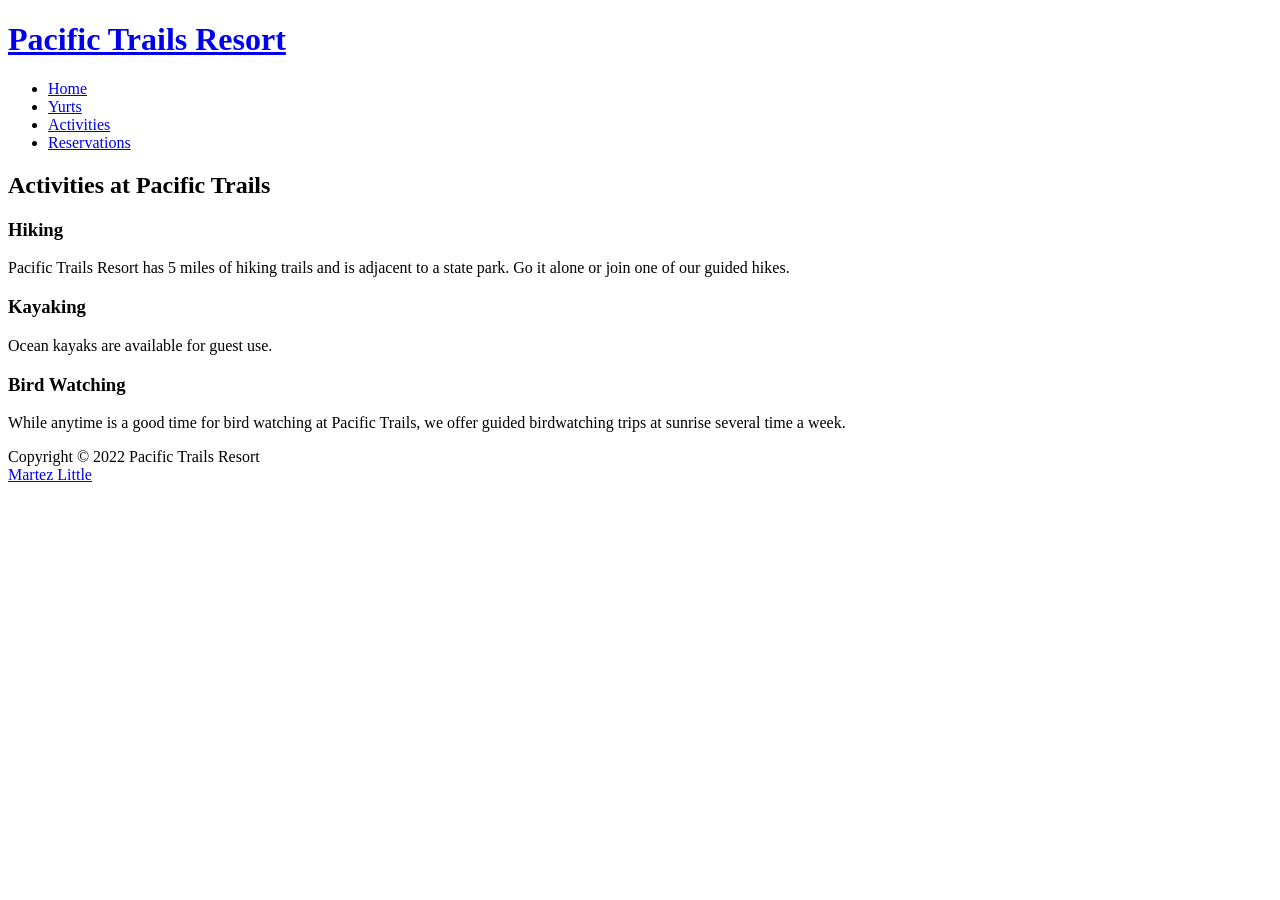
==== buyingguide.html @ 4c5aaa83 "Add files via upload These are the original files for my website. Changes will be created as I finis" ====
<!DOCTYPE html>
<html lang="en">
<head>
    <meta charset="UTF-8">
    <meta name="viewport" content="width=device-width, initial-scale=1.0">
    <title>Pacific Trails Resort :: Activities</title>
    <link rel="stylesheet" href="pacific.css">
</head>

<body>
    <div id="wrapper">

     <header>
        <h1><a href="index.html">Pacific Trails Resort</a></h1>
    </header>

    <nav>
        <ul>
            <li><a href="index.html">Home</a></li> 
            <li><a href="yurts.html">Yurts</a></li>
            <li><a href="activities.html">Activities</a></li>
            <li><a href="reservations.html">Reservations</a></li>
        </ul>
    </nav>

    <div id="trailhero" class="hero"></div>

    <main>
        <h2>Activities at Pacific Trails</h2>
        <div class="flow">
            <section>

                <h3>Hiking</h3>
                    <p>Pacific Trails Resort has 5 miles of hiking trails and is 
                        adjacent to a state park. Go it alone or join one of our
                        guided hikes.
                    </p>
            </section>

            <section>
                <h3>Kayaking</h3>
                    <p>Ocean kayaks are available for guest use.</p>
            </section>

            <section>

                <h3>Bird Watching</h3>
                    <p>While anytime is a good time for bird watching at Pacific 
                        Trails, we offer guided birdwatching trips at sunrise several 
                        time a week.
                    </p>
            </section>
        </div>
    </main>

    <footer>
        <div>Copyright &copy; 2022 Pacific Trails Resort</div>
        <div><a href="mailto:martez@little.com">Martez Little</a></div>
    </footer>
    </div>
</body>
</html>
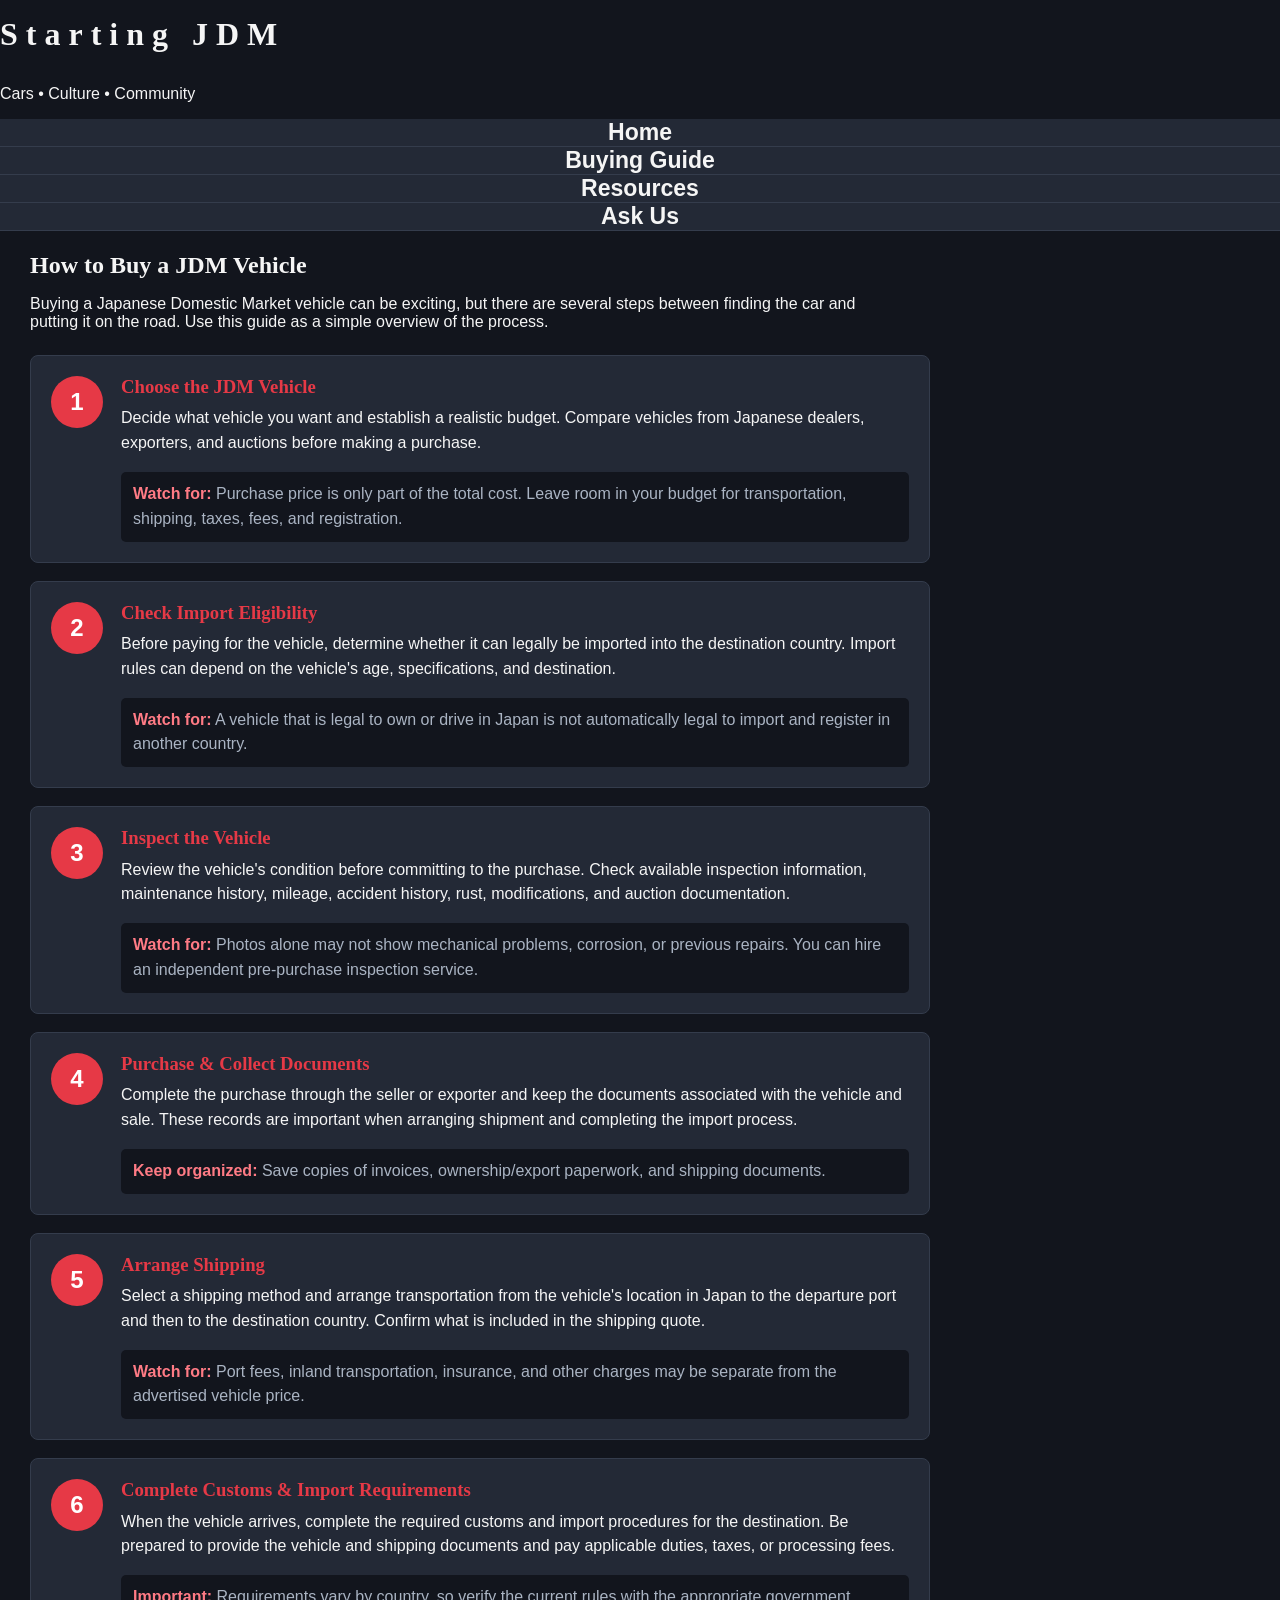
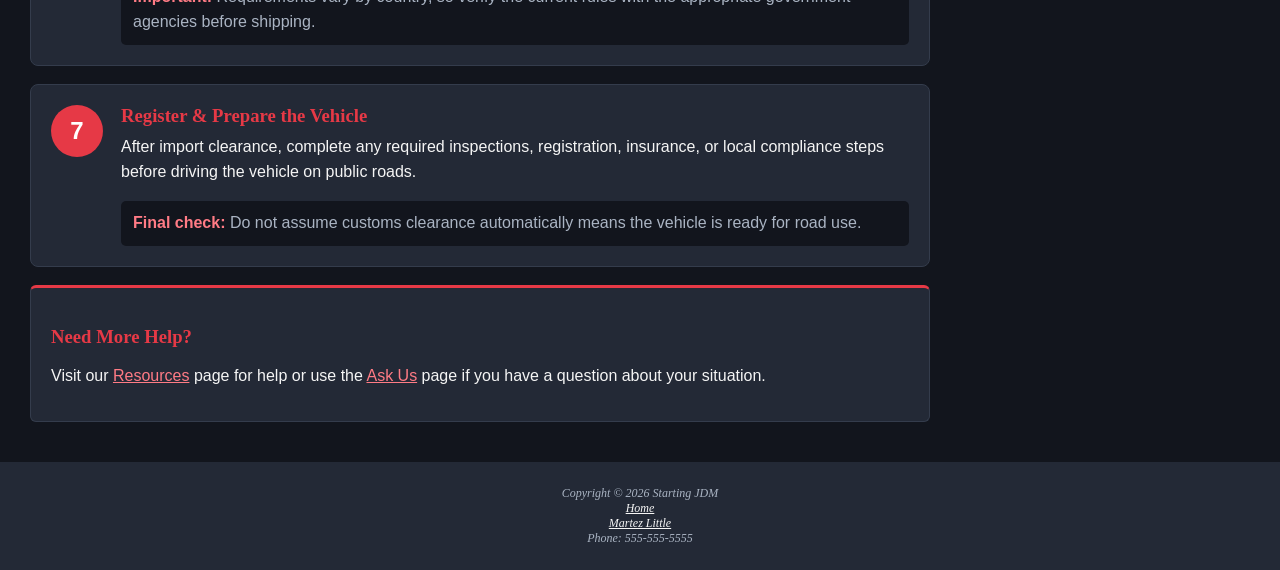
==== commit befab42e: "Add files via upload" ====
--- a/buyingguide.html
+++ b/buyingguide.html
@@ -3,60 +3,147 @@
 <head>
     <meta charset="UTF-8">
     <meta name="viewport" content="width=device-width, initial-scale=1.0">
-    <title>Pacific Trails Resort :: Activities</title>
-    <link rel="stylesheet" href="pacific.css">
+    <title>Starting JDM :: Buying Guide</title>
+    <link rel="stylesheet" href="jdm.css">
 </head>
-
 <body>
     <div id="wrapper">
+        <header>
+            <h1><a href="index.html">Starting JDM</a></h1>
+            <p>Cars • Culture • Community</p>
+        </header>
 
-     <header>
-        <h1><a href="index.html">Pacific Trails Resort</a></h1>
-    </header>
+        <nav>
+            <ul>
+                <li><a href="index.html">Home</a></li>
+                <li><a href="buyingguide.html">Buying Guide</a></li>
+                <li><a href="resources.html">Resources</a></li>
+                <li><a href="contactus.html">Ask Us</a></li>
+            </ul>
+        </nav>
 
-    <nav>
-        <ul>
-            <li><a href="index.html">Home</a></li> 
-            <li><a href="yurts.html">Yurts</a></li>
-            <li><a href="activities.html">Activities</a></li>
-            <li><a href="reservations.html">Reservations</a></li>
-        </ul>
-    </nav>
+        <main>
+            <div class="guide-intro">
+                <h2>How to Buy a JDM Vehicle</h2>
+                <p>Buying a Japanese Domestic Market vehicle can be exciting, 
+                    but there are several steps between finding the car and 
+                    putting it on the road. Use this guide as a simple overview 
+                    of the process.</p>
+            </div>
 
-    <div id="trailhero" class="hero"></div>
+            <div class="buying-steps">
+                <section class="guide-step">
+                    <div class="step-number">1</div>
+                    <div class="step-content">
+                        <h3>Choose the JDM Vehicle</h3>
+                        <p>Decide what vehicle you want and establish a realistic 
+                            budget. Compare vehicles from Japanese dealers, 
+                            exporters, and auctions before making a purchase.</p>
+                        <p class="step-tip"><strong>Watch for:</strong> Purchase 
+                            price is only part of the total cost. Leave room in 
+                            your budget for transportation, shipping, taxes, fees, 
+                            and registration.</p>
+                    </div>
+                </section>
 
-    <main>
-        <h2>Activities at Pacific Trails</h2>
-        <div class="flow">
-            <section>
+                <section class="guide-step">
+                    <div class="step-number">2</div>
+                    <div class="step-content">
+                        <h3>Check Import Eligibility</h3>
+                        <p>Before paying for the vehicle, determine whether it can 
+                            legally be imported into the destination country. Import 
+                            rules can depend on the vehicle's age, specifications, 
+                            and destination.</p>
+                        <p class="step-tip"><strong>Watch for:</strong> A vehicle that 
+                            is legal to own or drive in Japan is not automatically 
+                            legal to import and register in another country.</p>
+                    </div>
+                </section>
 
-                <h3>Hiking</h3>
-                    <p>Pacific Trails Resort has 5 miles of hiking trails and is 
-                        adjacent to a state park. Go it alone or join one of our
-                        guided hikes.
-                    </p>
+                <section class="guide-step">
+                    <div class="step-number">3</div>
+                    <div class="step-content">
+                        <h3>Inspect the Vehicle</h3>
+                        <p>Review the vehicle's condition before committing to the
+                             purchase. Check available inspection information, 
+                             maintenance history, mileage, accident history, rust, 
+                             modifications, and auction documentation.</p>
+                        <p class="step-tip"><strong>Watch for:</strong> Photos 
+                            alone may not show mechanical problems, corrosion, or previous 
+                            repairs. You can hire an independent pre-purchase inspection 
+                            service.</p>
+                    </div>
+                </section>
+
+                <section class="guide-step">
+                    <div class="step-number">4</div>
+                    <div class="step-content">
+                        <h3>Purchase &amp; Collect Documents</h3>
+                        <p>Complete the purchase through the seller or exporter and 
+                            keep the documents associated with the vehicle and sale. 
+                            These records are important when arranging shipment and 
+                            completing the import process.</p>
+                        <p class="step-tip"><strong>Keep organized:</strong> Save copies 
+                            of invoices, ownership/export paperwork, and shipping documents.</p>
+                    </div>
+                </section>
+
+                <section class="guide-step">
+                    <div class="step-number">5</div>
+                    <div class="step-content">
+                        <h3>Arrange Shipping</h3>
+                        <p>Select a shipping method and arrange transportation from 
+                            the vehicle's location in Japan to the departure port and 
+                            then to the destination country. Confirm what is included in 
+                            the shipping quote.</p>
+                        <p class="step-tip"><strong>Watch for:</strong> Port fees, inland 
+                            transportation, insurance, and other charges may be separate 
+                            from the advertised vehicle price.</p>
+                    </div>
+                </section>
+
+                <section class="guide-step">
+                    <div class="step-number">6</div>
+                    <div class="step-content">
+                        <h3>Complete Customs &amp; Import Requirements</h3>
+                        <p>When the vehicle arrives, complete the required customs and 
+                            import procedures for the destination. Be prepared to provide 
+                            the vehicle and shipping documents and pay applicable duties, 
+                            taxes, or processing fees.</p>
+                        <p class="step-tip"><strong>Important:</strong> Requirements vary 
+                            by country, so verify the current rules with the appropriate 
+                            government agencies before shipping.</p>
+                    </div>
+                </section>
+
+                <section class="guide-step">
+                    <div class="step-number">7</div>
+                    <div class="step-content">
+                        <h3>Register &amp; Prepare the Vehicle</h3>
+                        <p>After import clearance, complete any required inspections, 
+                            registration, insurance, or local compliance steps before 
+                            driving the vehicle on public roads.</p>
+                        <p class="step-tip"><strong>Final check:</strong> Do not 
+                            assume customs clearance automatically means the vehicle is 
+                            ready for road use.</p>
+                    </div>
+                </section>
+            </div>
+
+            <section class="guide-help">
+                <h3>Need More Help?</h3>
+                <p>Visit our <a href="resources.html">Resources</a> page for help or 
+                    use the <a href="contactus.html">Ask Us</a> page if you have a 
+                    question about your situation.</p>
             </section>
+        </main>
 
-            <section>
-                <h3>Kayaking</h3>
-                    <p>Ocean kayaks are available for guest use.</p>
-            </section>
-
-            <section>
-
-                <h3>Bird Watching</h3>
-                    <p>While anytime is a good time for bird watching at Pacific 
-                        Trails, we offer guided birdwatching trips at sunrise several 
-                        time a week.
-                    </p>
-            </section>
-        </div>
-    </main>
-
-    <footer>
-        <div>Copyright &copy; 2022 Pacific Trails Resort</div>
-        <div><a href="mailto:martez@little.com">Martez Little</a></div>
-    </footer>
+        <footer>
+            <div>Copyright &copy; 2026 Starting JDM</div>
+            <div><a href="index.html">Home</a></div>
+            <div><a href="mailto:martez@little.com">Martez Little</a></div>
+            <div>Phone: 555-555-5555</div>
+        </footer>
     </div>
 </body>
-</html>+</html>
--- a/jdm.css
+++ b/jdm.css
@@ -0,0 +1,453 @@
+* {box-sizing: border-box;}
+
+body {
+    margin: 0;
+    background-color: #12151D;
+    color: #F5F5F5;
+    font-family: Arial, Helvetica, sans-serif;
+}
+header {
+    background-color: #12151D;
+    color: #F5F5F5;
+    margin-right: auto;
+}
+
+#wrapper {
+    background-color: #12151D;
+    background-image: none;
+}
+
+header a {text-decoration: none;}
+header a:link,
+header a:visited {
+    color: #F5F5F5;
+}
+header a:hover {
+    color: #E63946;
+}
+
+nav {
+    font-weight: bold;
+    margin-right: auto;
+    padding: 0% 0%;
+    font-size: 120%;
+    text-align: center;
+    background-color: #232936;
+}
+
+nav ul {
+    list-style-type: none;
+    margin: 0%;
+    padding-left: 0%;
+    font-size: 1.2em;
+}
+nav li {
+    list-style-type: none;
+    border-bottom: 1px solid #343C4C;
+}
+nav a {text-decoration: none}
+nav a:link { color: #F5F5F5;}
+nav a:visited, nav a:hover, nav a:focus {
+    background-color: #E63946;
+    color: #FFFFFF;
+}
+
+h1 {
+    margin-bottom: 0;
+    font-family: Georgia, 'Times New Roman', serif;
+    margin-top: 0px;
+    letter-spacing: 0.25em;
+    padding-top: 0.5em;
+    padding-bottom: 0.5em;
+}
+
+h2 {
+    color: #F5F5F5;
+    text-shadow: none;
+    font-family: Georgia, 'Times New Roman', serif;
+}
+
+h3 {
+    color: #E63946;
+    font-family: Georgia, 'Times New Roman', serif
+}
+
+main ul {list-style-image: url(marker.gif);}
+dt {color: #002171}
+.resort {
+    color: #1976D2;
+    font-weight: bold;}
+
+.home-grid {
+    display: grid;
+    grid-template-columns: 1.2fr 1fr;
+    gap: 15px;
+}
+.left-column {
+    display: flex;
+    flex-direction: column;
+    gap: 10px;
+}
+
+footer {
+    font-size: .75em;
+    font-style: italic;
+    font-family: Georgia, 'Times New Roman', serif;
+    text-align: center;
+    padding: 2em 2em;
+    background-color: #FFFFFF;
+}
+#contact {font-size: .90em;}
+
+section {
+    background-color: #232936;
+    padding: 20px;
+    margin-bottom: 20px;
+    border-radius: 6px;
+}
+
+
+#jdmcarmeet {
+    height: 300px;
+    background-image: url(jdm_car_meet.jpg);
+    background-size: cover;
+    background-position: center;
+    background-repeat: no-repeat;
+}
+
+main {
+    padding-top: 1px;
+    padding-right: 20px;
+    padding-bottom: 20px;
+    padding-left: 30px;
+    display: block;
+    background-color: #12151D;
+    color: #F5F5F5;
+    overflow: auto;
+}
+
+.auction {
+    background-color: #232936;
+    border: 1px solid #343C4C;
+    border-radius: 8px;
+    padding: 15px;
+    text-align: center;
+}
+
+.auction h2 {
+    margin-top: 0;
+    color: #F5F5F5;
+    border-bottom: 2px solid #E63946;
+    padding-bottom: 8px;
+}
+
+.auction a {
+    display: inline-block;
+    background-color: #E63946;
+    color: #FFFFFF;
+    text-decoration: none;
+    padding: 8px 15px;
+    border-radius: 5px;
+    margin-top: 5px;
+}
+
+.auction a:hover {
+    background-color: #F5F5F5;
+    color: #12151D;
+}
+
+.video-box {
+    width: 100%;
+    aspect-ratio: 16 / 9;
+    background-color: #12151D;
+    color: #AAB4C3;
+
+    display: flex;
+    justify-content: center;
+    align-items: center;
+
+    border-radius: 5px;
+    margin-bottom: 10px;
+}
+
+.video-box iframe {
+    width: 100%;
+    height: 100%;
+    border: 0;
+    border-radius: 5px;
+}
+
+table {
+    border: 2px solid #AAB4C3;
+    color: #F5F5F5;
+    border-collapse: collapse;
+}
+
+td ,th {
+    padding: 0.5em 0.5em;
+    border: 1px solid #AAB4C3;
+}
+
+th {background-color: #232936;}
+
+td {text-align: center;}
+
+.text {
+    text-align: left;
+}
+
+tr:nth-of-type(odd) {background-color: #2D3544;}
+tr:nth-of-type(even) { background-color: #232936;}
+
+form {
+    display: flex;
+    flex-direction: column;
+    flex-wrap: nowrap;
+}
+
+input, textarea {margin-bottom: 0.5em;}
+
+footer {
+    background-color: #232936;
+    color: #AAB4C3;
+}
+
+footer a:link,
+footer a:visited {
+    color: #F5F5F5;
+}
+
+footer a:hover {color: #E63946;}
+
+main a:link,
+main a:visited {
+    color: #FF7B85;
+}
+
+main a:hover {color: #F5F5F5;}
+
+.import-process {
+    background-color: #232936;
+    border: 1px solid #343C4C;
+    border-radius: 8px;
+    padding: 15px;
+    margin-bottom: 10px;
+}
+
+.import-steps {
+    display: grid;
+    grid-template-columns: repeat(4, minmax(0, 1fr));
+    gap: 5px;
+}
+
+.step-image {
+    width: 100%;
+    aspect-ratio: 1 / 1;
+    background-color: #343C4C;
+    border-radius: 5px;
+}
+
+.import-step {
+    min-width: 0;
+    text-align: center;
+}
+
+.import-step p {
+    font-size: 0.75rem;
+    margin: 5px 0 0;
+    color: #F5F5F5;
+}
+
+.jdm-cars {
+    display: grid;
+    grid-template-columns: repeat(3, minmax(0, 1fr));
+    gap: 5px;
+}
+
+#car1 {
+    height: 300px;
+    background-image: url(1986_Toyota_AE86_Trueno.png);
+    background-size: cover;
+    background-position: center;
+    background-repeat: no-repeat;
+}
+
+#car2 {
+    height: 300px;
+    background-image: url(1998_Toyota_Chaser.png);
+    background-size: cover;
+    background-position: center;
+    background-repeat: no-repeat;
+}
+
+#car3 {
+    height: 300px;
+    background-image: url(Nissan_S15.png);
+    background-size: cover;
+    background-position: center;
+    background-repeat: no-repeat;
+}
+
+@media (max-width: 700px) {
+
+    .home-grid {
+        grid-template-columns: 1fr;
+    }
+
+}
+/* Contact / Ask Us form */
+form {
+    width: 100%;
+    max-width: 30em;
+    margin: 1.5em 0 2em;
+    padding: 1.25em;
+    background-color: #232936;
+    border: 1px solid #343C4C;
+    border-radius: 8px;
+}
+
+form label {
+    color: #F5F5F5;
+    font-weight: bold;
+}
+
+input,
+textarea,
+select {
+    width: 100%;
+    padding: 0.65em;
+    margin-bottom: 0.5em;
+    border: 1px solid #AAB4C3;
+    border-radius: 4px;
+    background-color: #12151D;
+    color: #F5F5F5;
+    font: inherit;
+}
+
+textarea {
+    resize: vertical;
+}
+
+input:focus,
+textarea:focus,
+select:focus {
+    outline: 2px solid #E63946;
+    border-color: #E63946;
+}
+
+input[type="submit"] {
+    background-color: #E63946;
+    color: #FFFFFF;
+    border: none;
+    font-weight: bold;
+    cursor: pointer;
+    padding: 0.75em 1em;
+}
+
+input[type="submit"]:hover,
+input[type="submit"]:focus {
+    background-color: #F5F5F5;
+    color: #12151D;
+}
+
+@media (min-width: 600px) {
+    form {
+        width: 60%;
+        max-width: 30em;
+        display: grid;
+        grid-gap: 1em;
+        grid-template-columns: 6em 1fr;
+    }
+
+    form input,
+    form textarea,
+    form select {
+        margin-bottom: 0;
+    }
+
+    input[type="submit"] {
+        grid-column: 2;
+        width: 9em;
+    }
+}
+
+/* Buying Guide */
+.guide-intro {
+    max-width: 850px;
+    margin-bottom: 1.5em;
+}
+
+.guide-intro h2 {
+    margin-bottom: 0.35em;
+}
+
+.buying-steps {
+    max-width: 900px;
+}
+
+.guide-step {
+    display: flex;
+    align-items: flex-start;
+    gap: 18px;
+    background-color: #232936;
+    border: 1px solid #343C4C;
+    border-radius: 8px;
+    padding: 20px;
+    margin-bottom: 18px;
+}
+
+.step-number {
+    flex: 0 0 52px;
+    width: 52px;
+    height: 52px;
+    display: flex;
+    align-items: center;
+    justify-content: center;
+    background-color: #E63946;
+    color: #FFFFFF;
+    border-radius: 50%;
+    font-size: 1.5em;
+    font-weight: bold;
+}
+
+.step-content h3 {
+    margin-top: 0;
+    margin-bottom: 0.45em;
+}
+
+.step-content p {
+    margin-top: 0;
+    line-height: 1.55;
+}
+
+.step-tip {
+    margin-bottom: 0;
+    padding: 10px 12px;
+    background-color: #12151D;
+    border-radius: 5px;
+    color: #AAB4C3;
+}
+
+.step-tip strong {
+    color: #FF7B85;
+}
+
+.guide-help {
+    max-width: 900px;
+    border: 1px solid #343C4C;
+    border-top: 3px solid #E63946;
+}
+
+@media (max-width: 600px) {
+    .guide-step {
+        flex-direction: column;
+        gap: 10px;
+    }
+
+    .step-number {
+        width: 44px;
+        height: 44px;
+        flex-basis: 44px;
+        font-size: 1.25em;
+    }
+}
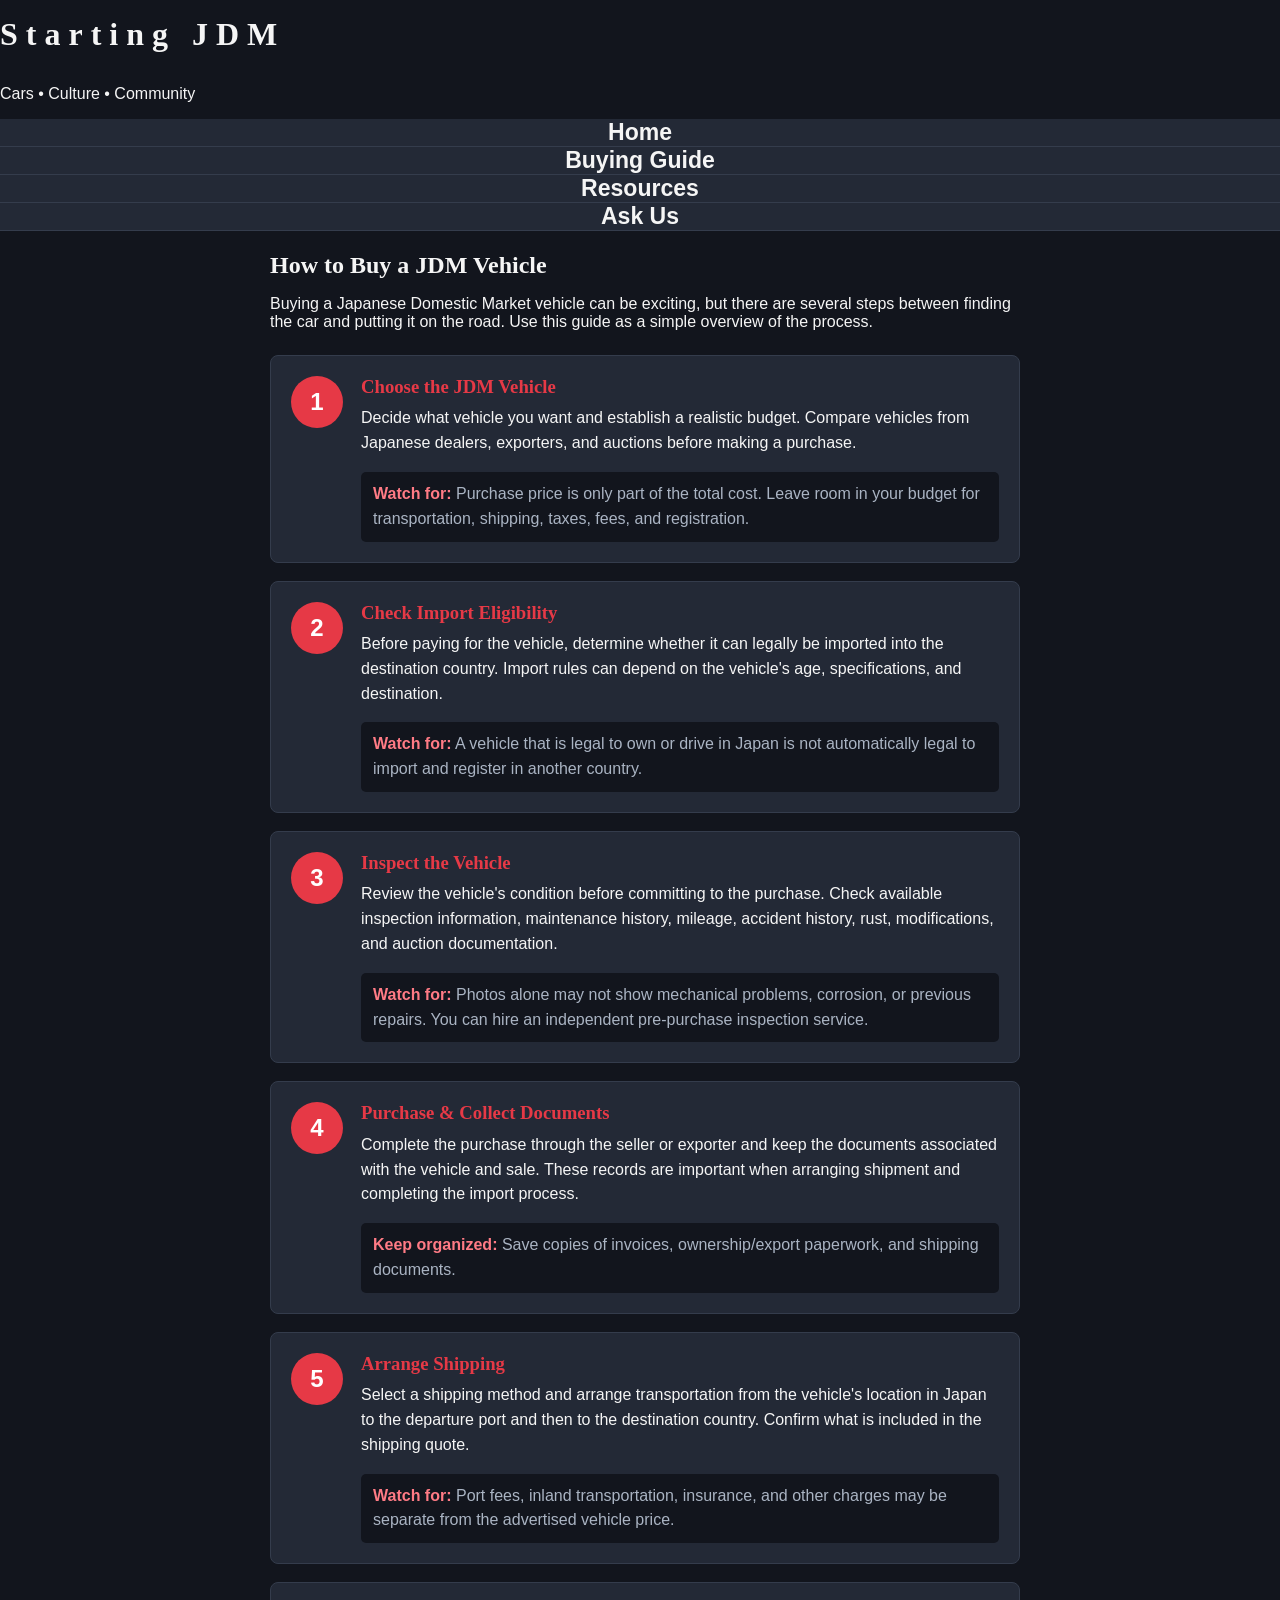
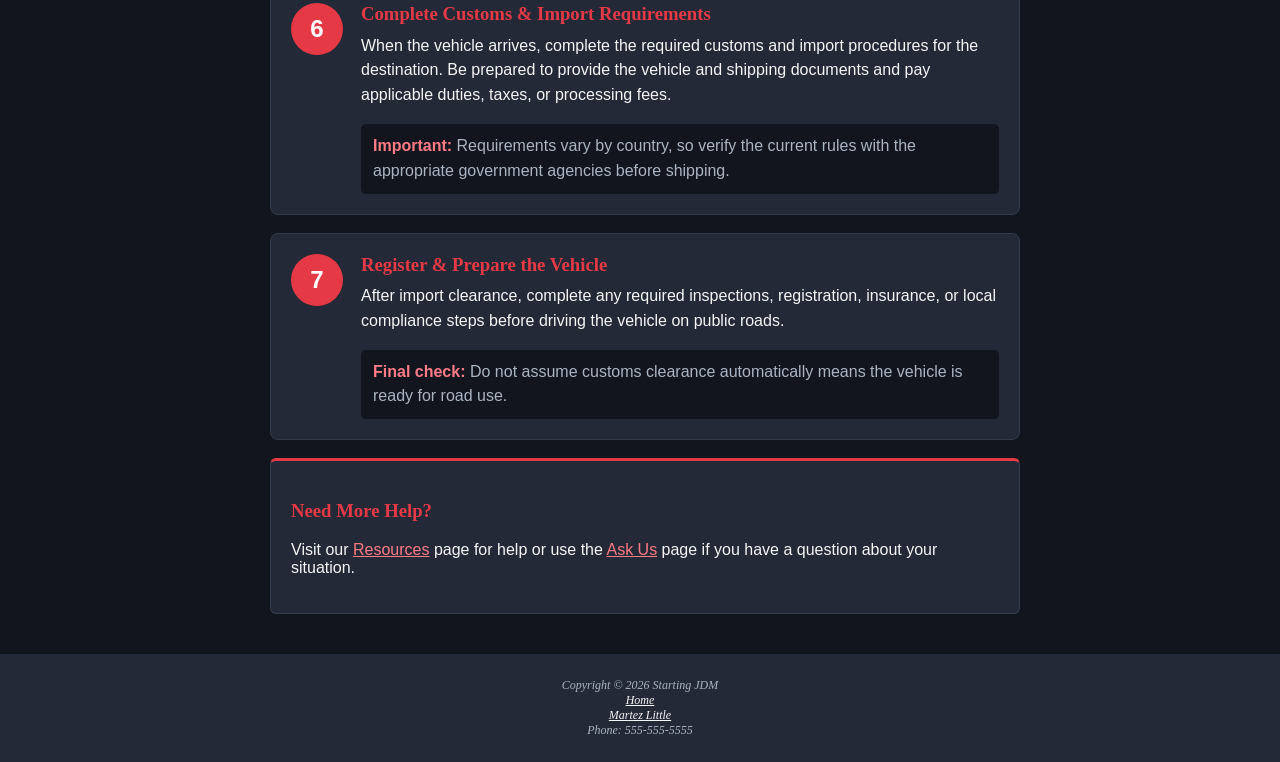
==== commit f423684b: "Add files via upload" ====
--- a/buyingguide.html
+++ b/buyingguide.html
@@ -5,6 +5,9 @@
     <meta name="viewport" content="width=device-width, initial-scale=1.0">
     <title>Starting JDM :: Buying Guide</title>
     <link rel="stylesheet" href="jdm.css">
+    <meta name="description" content="An informational site for users interested 
+    in Japanese Domestic Vehicles (JDM). This is page guides the user through the 
+    purchasing process.">
 </head>
 <body>
     <div id="wrapper">
@@ -22,7 +25,7 @@
             </ul>
         </nav>
 
-        <main>
+        <main class="buying-guide">
             <div class="guide-intro">
                 <h2>How to Buy a JDM Vehicle</h2>
                 <p>Buying a Japanese Domestic Market vehicle can be exciting, 
--- a/jdm.css
+++ b/jdm.css
@@ -247,6 +247,46 @@
     border-radius: 5px;
 }
 
+.step-image1 {
+    height: 300px;
+    background-image: url(step1_import_icon.png);
+    background-size: cover;
+    background-position: center;
+    background-repeat: no-repeat;
+    border: 1px solid #343C4C;
+    border-radius: 8px;
+}
+
+.step-image2 {
+    height: 300px;
+    background-image: url(step2_import_icon.png);
+    background-size: cover;
+    background-position: center;
+    background-repeat: no-repeat;
+    border: 1px solid #343C4C;
+    border-radius: 8px;
+}
+
+.step-image3 {
+    height: 300px;
+    background-image: url(step3_import_icon.png);
+    background-size: cover;
+    background-position: center;
+    background-repeat: no-repeat;
+    border: 1px solid #343C4C;
+    border-radius: 8px;
+}
+
+.step-image4 {
+    height: 300px;
+    background-image: url(step4_import_icon.png);
+    background-size: cover;
+    background-position: center;
+    background-repeat: no-repeat;
+    border: 1px solid #343C4C;
+    border-radius: 8px;
+}
+
 .import-step {
     min-width: 0;
     text-align: center;
@@ -309,6 +349,16 @@
 form label {
     color: #F5F5F5;
     font-weight: bold;
+}
+
+.contact-main {
+    text-align: center;
+}
+
+.contact-main form {
+    margin-left: auto;
+    margin-right: auto;
+    text-align: left;
 }
 
 input,
@@ -438,6 +488,12 @@
     border-top: 3px solid #E63946;
 }
 
+.buying-guide {
+    max-width: 800px;
+    margin-left: auto;
+    margin-right: auto;
+}
+
 @media (max-width: 600px) {
     .guide-step {
         flex-direction: column;
